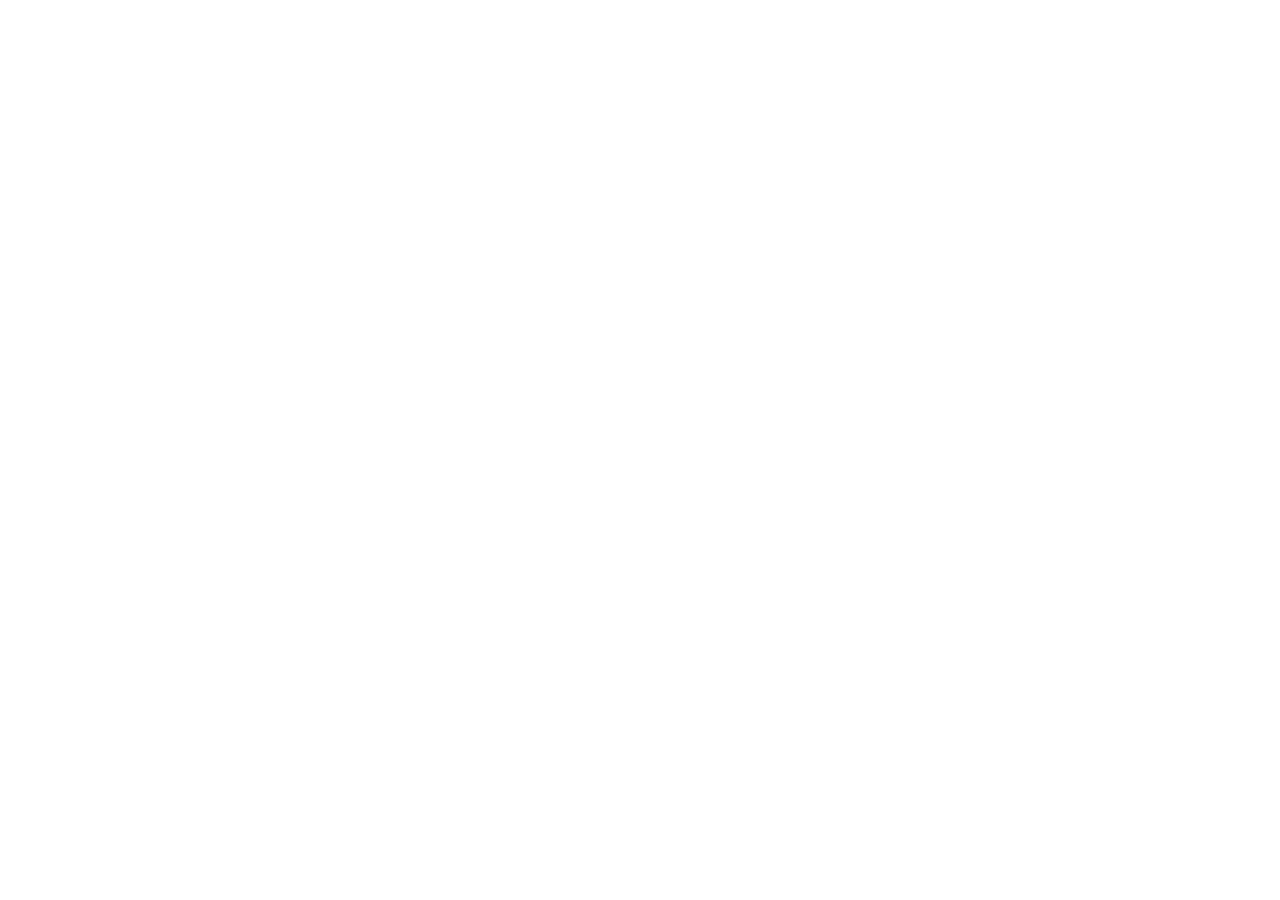
==== blog.html @ 3864dad0 "Adicionando pagina de blog" ====
<!DOCTYPE html>
<html lang="pt-br">
<head>
    <meta charset="UTF-8">
    <meta name="viewport" content="width=device-width, initial-scale=1.0">
    <title>Blog - Jornada Viagens</title>
</head>
<body>
    
</body>
</html>
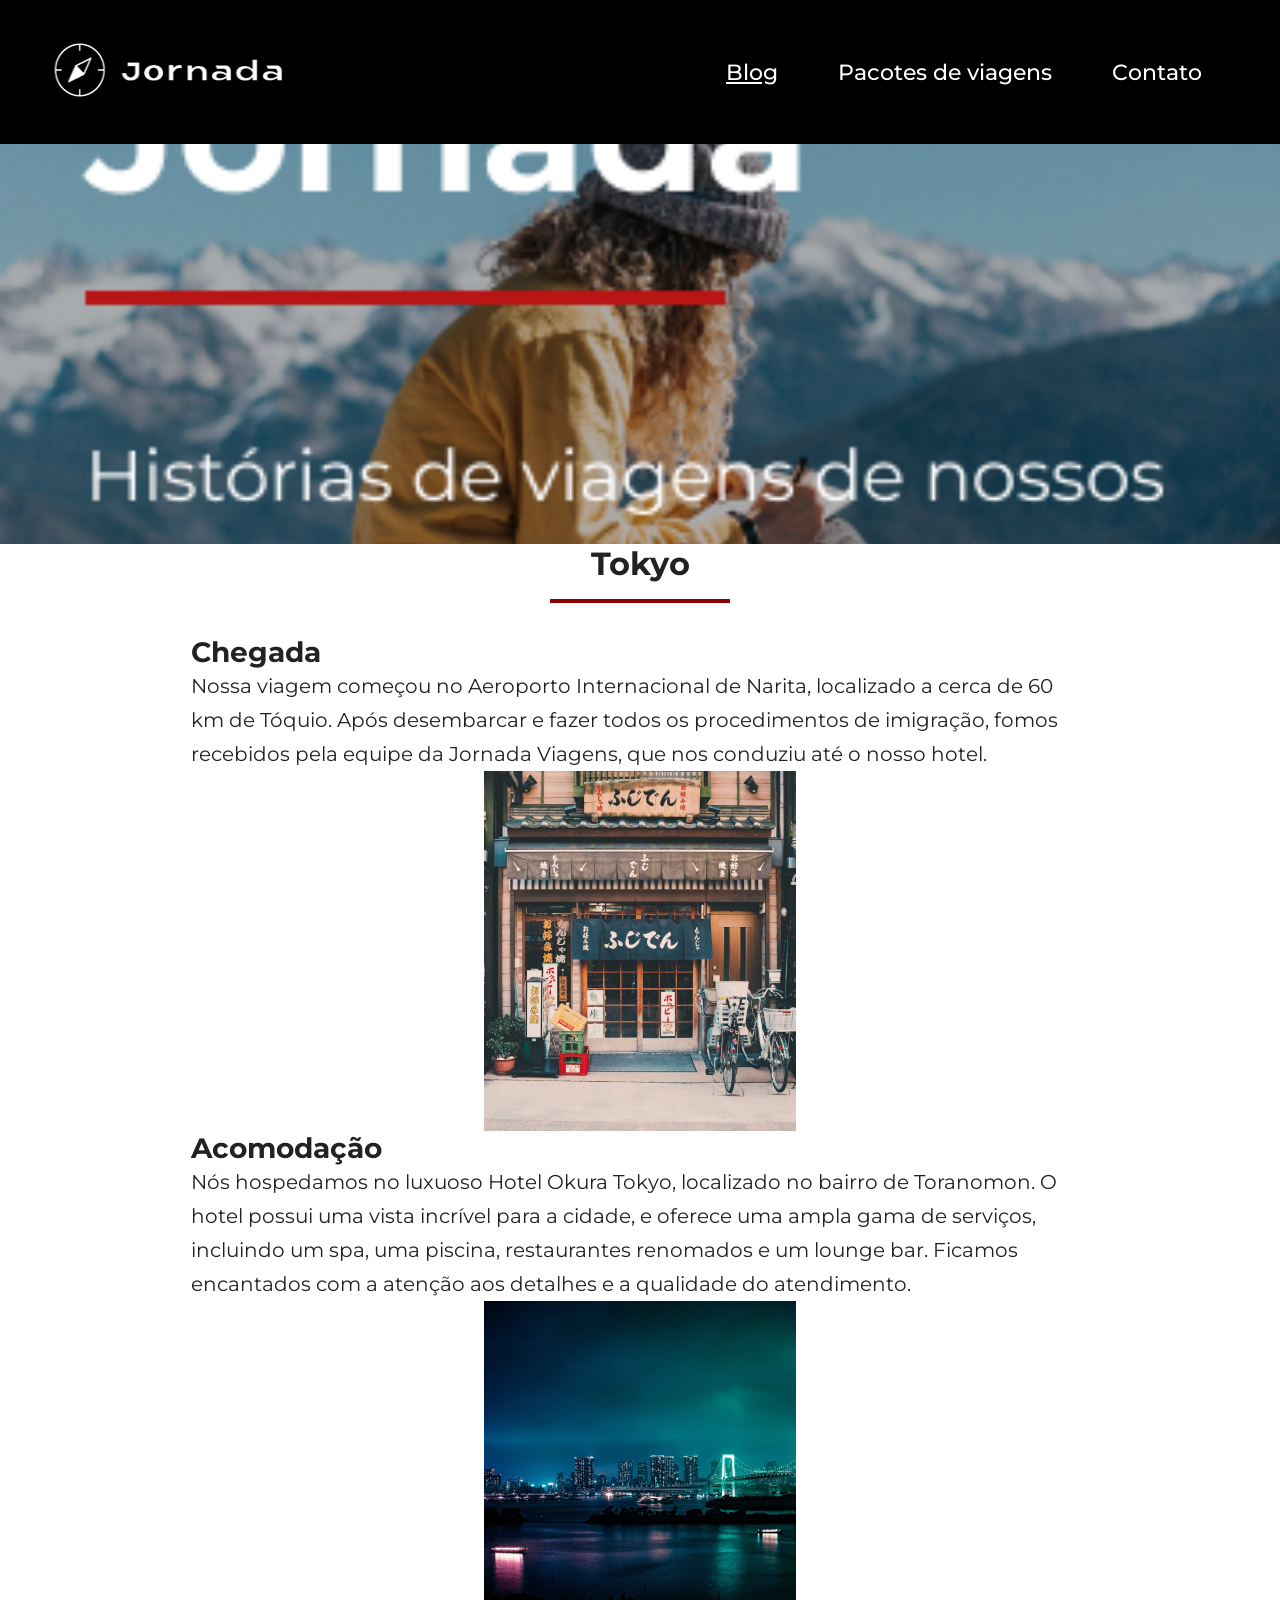
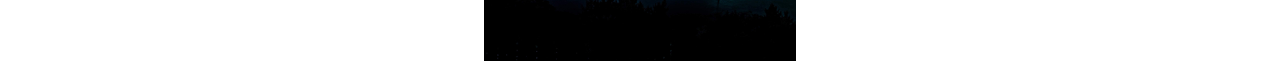
==== commit 3f3bb7fb: "Iniciando a secao de blog" ====
--- a/blog.html
+++ b/blog.html
@@ -1,11 +1,94 @@
-<!DOCTYPE html>
+<!doctype html>
 <html lang="pt-br">
-<head>
-    <meta charset="UTF-8">
-    <meta name="viewport" content="width=device-width, initial-scale=1.0">
+  <head>
+    <meta charset="UTF-8" />
+    <meta name="viewport" content="width=device-width, initial-scale=1.0" />
+    <link rel="stylesheet" href="./assets/css/style.css" />
+    <link rel="shortcut icon" href="./favico.svg" type="xml/svg" />
+    <meta
+      name="description"
+      content="Conheça o blog da nossa agência de viagens especializada em criar experiências inesquecíveis. Oferecemos pacotes personalizados, destinos exclusivos e atendimento excepcional para tornar sua jornada única e memorável."
+    />
     <title>Blog - Jornada Viagens</title>
-</head>
-<body>
-    
-</body>
-</html>+  </head>
+  <body>
+    <header class="main-header">
+      <a class="logo" href="./index.html" title="Voltar para a página inicial">
+        <img
+          class="logo-mobile"
+          src="./assets/img/bussola-jornada-branco.png"
+          alt="Bussola do logo Jornada Viagens"
+        />
+
+        <img
+          class="logo-desktop"
+          src="./assets/img/bussola-texto-jornada-branco.png"
+          alt="Logo Jornada Viagens na cor branca"
+        />
+      </a>
+
+      <div class="hamburguer">
+        <img src="./assets/img/menu.png" alt="Menu de navegação" />
+      </div>
+
+      <nav class="menu">
+        <ul>
+          <li>
+            <a
+              href="blog.html"
+              class="active"
+              target="_blank"
+              title="Acessar Blog"
+              >Blog</a
+            >
+          </li>
+          <li>
+            <a href="pacotes-de-viagens.html" title="Acessar Pacotes de viagens"
+              >Pacotes de viagens</a
+            >
+          </li>
+          <li><a href="contato.html" title="Acessar Contato">Contato</a></li>
+        </ul>
+      </nav>
+    </header>
+
+    <!--Início da seção de hero-->
+    <section class="blog hero">
+      <div class="hero-img">
+        <div class="hero-content"></div>
+      </div>
+    </section>
+    <!--Fim da seção de hero-->
+
+    <!--Início da seção de about country-->
+    <section class="about-coutry">
+      <div class="section-title">
+        <h2>Tokyo</h2>
+        <hr />
+      </div>
+
+      <div class="container">
+        <article class="blog-post">
+            <h3 class="content-title">Chegada</h3>
+            <p class="content-text">
+                Nossa viagem começou no Aeroporto Internacional de Narita, localizado a cerca de 60 km de Tóquio. Após desembarcar e fazer todos os procedimentos de imigração, fomos recebidos pela equipe da Jornada Viagens, que nos conduziu até o nosso hotel.
+            </p>
+
+            <div class="post-image tokyo-1"></div>
+        </article>
+
+        <article class="blog-post">
+            <h3 class="content-title">Acomodação</h3>
+            <p class="content-text">
+                Nós hospedamos no luxuoso Hotel Okura Tokyo, localizado no bairro de Toranomon. O hotel possui uma vista incrível para a cidade, e oferece uma ampla gama de serviços, incluindo um spa, uma piscina, restaurantes renomados e um lounge bar. Ficamos encantados com a atenção aos detalhes e a qualidade do atendimento.
+            </p>
+
+            <div class="post-image tokyo"></div>
+        </article>
+      </div>
+    </section>
+    <!--Fim da seção de about country-->
+
+    <script src="./menu_mobile.js"></script>
+  </body>
+</html>
--- a/assets/css/style.css
+++ b/assets/css/style.css
@@ -0,0 +1,11 @@
+@import url(./global.css);
+@import url(./header.css);
+@import url(./hero.css);
+@import url(./offers.css);
+@import url(./categories.css);
+@import url(./destinations.css);
+@import url(./payments.css);
+@import url(./testimonials.css);
+@import url(./footer.css);
+@import url(./contact.css);
+@import url(./blog.css);
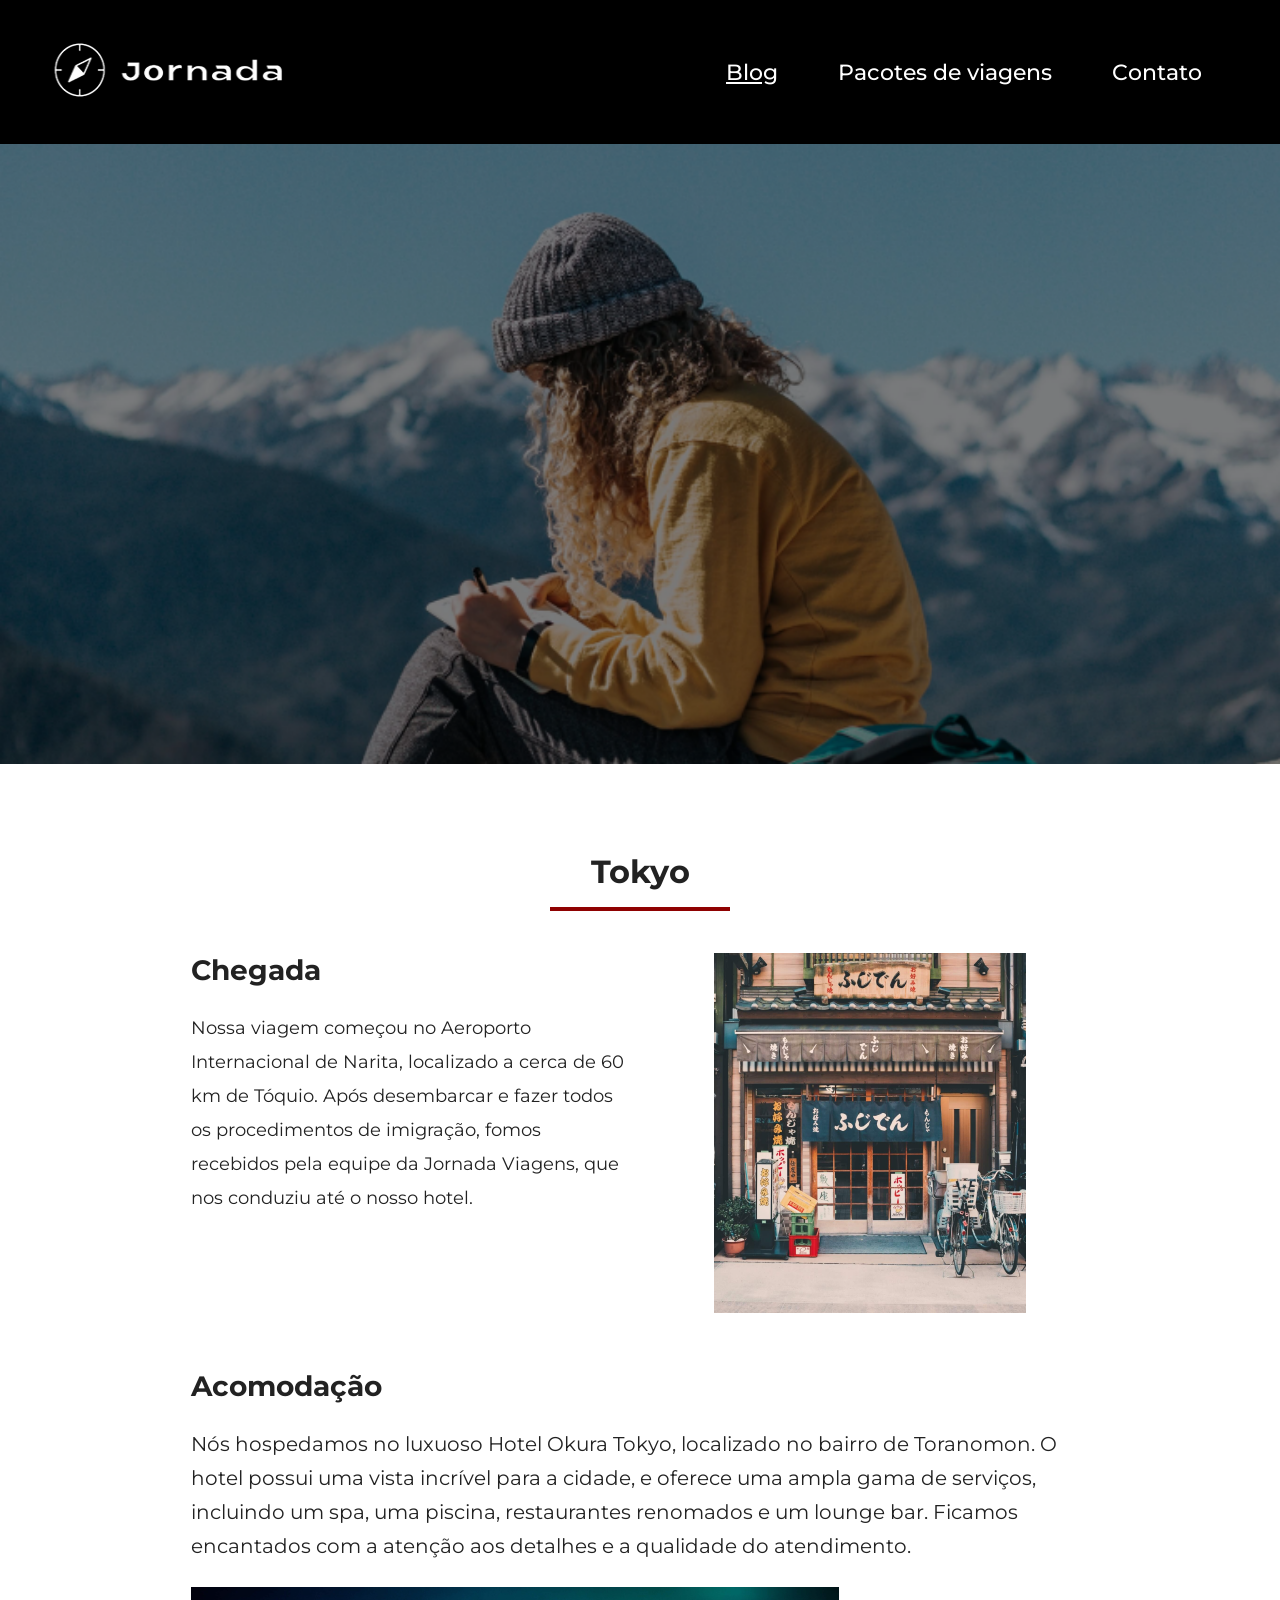
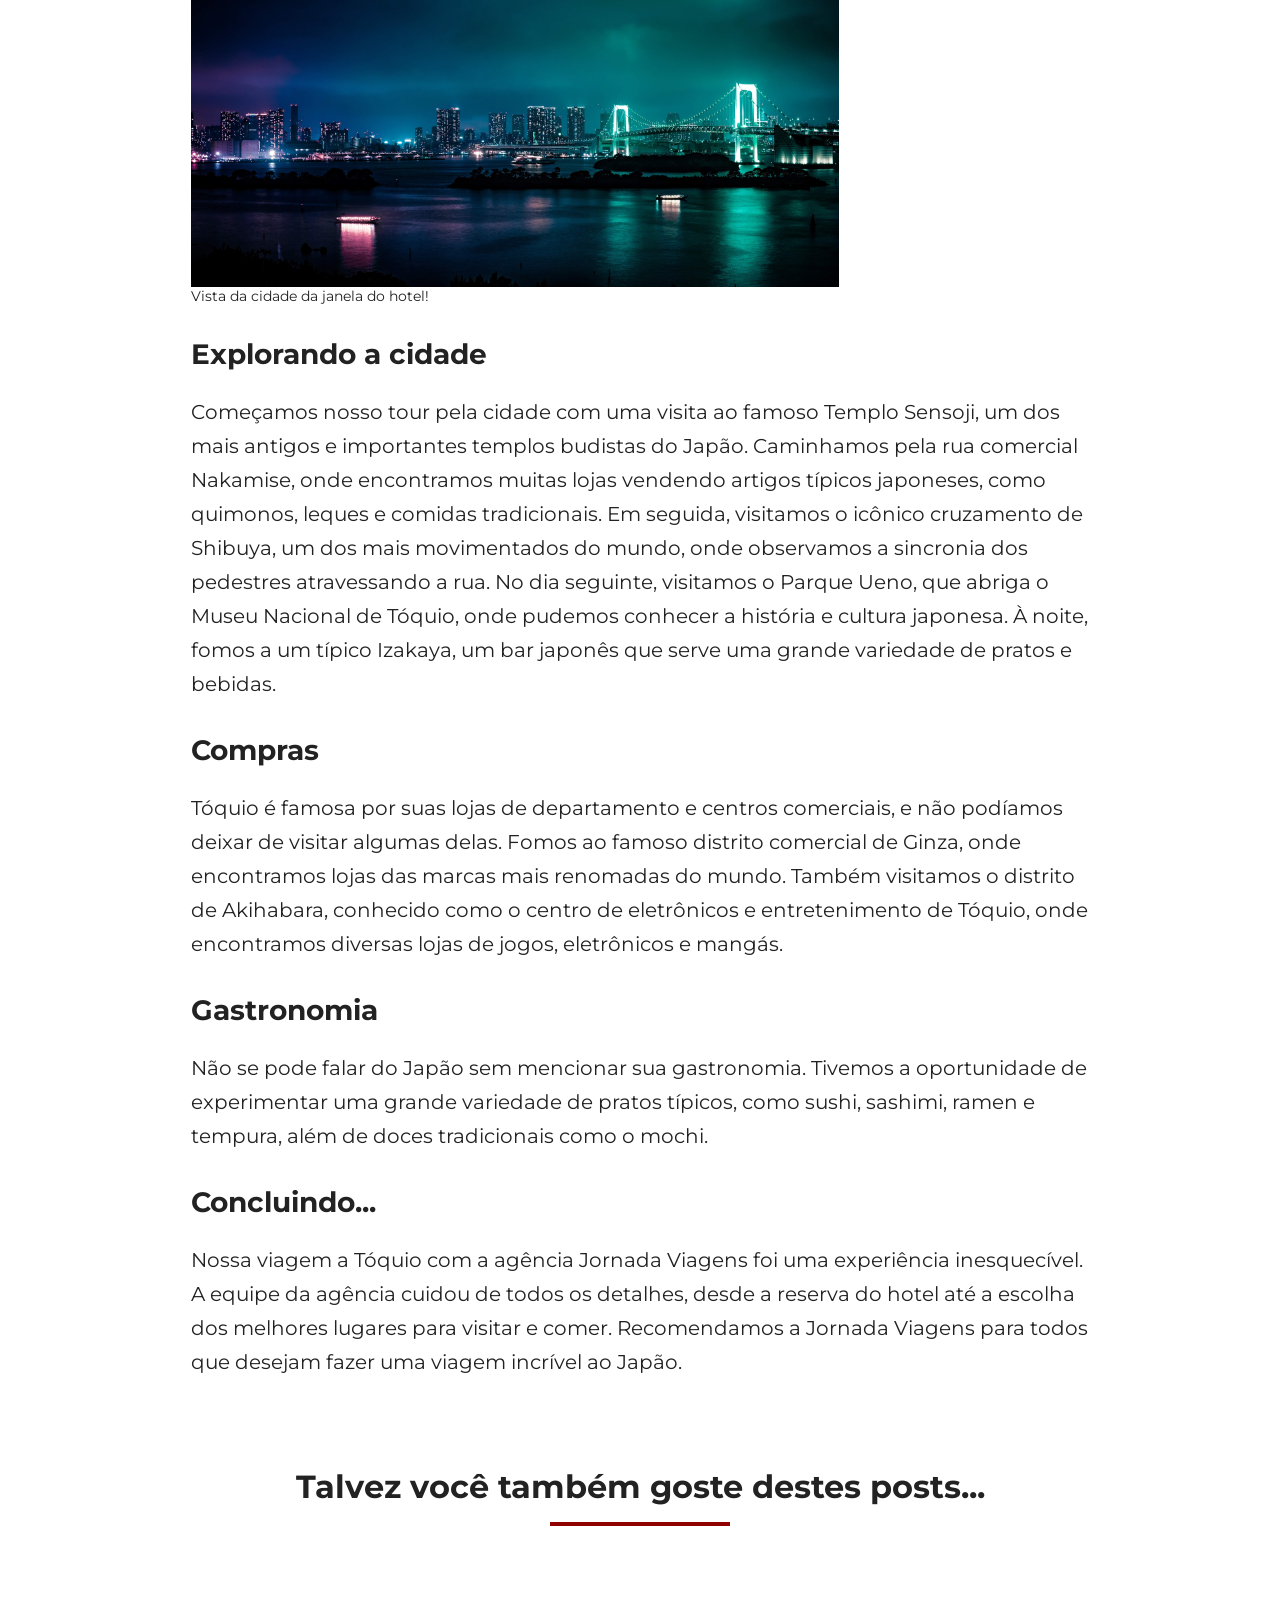
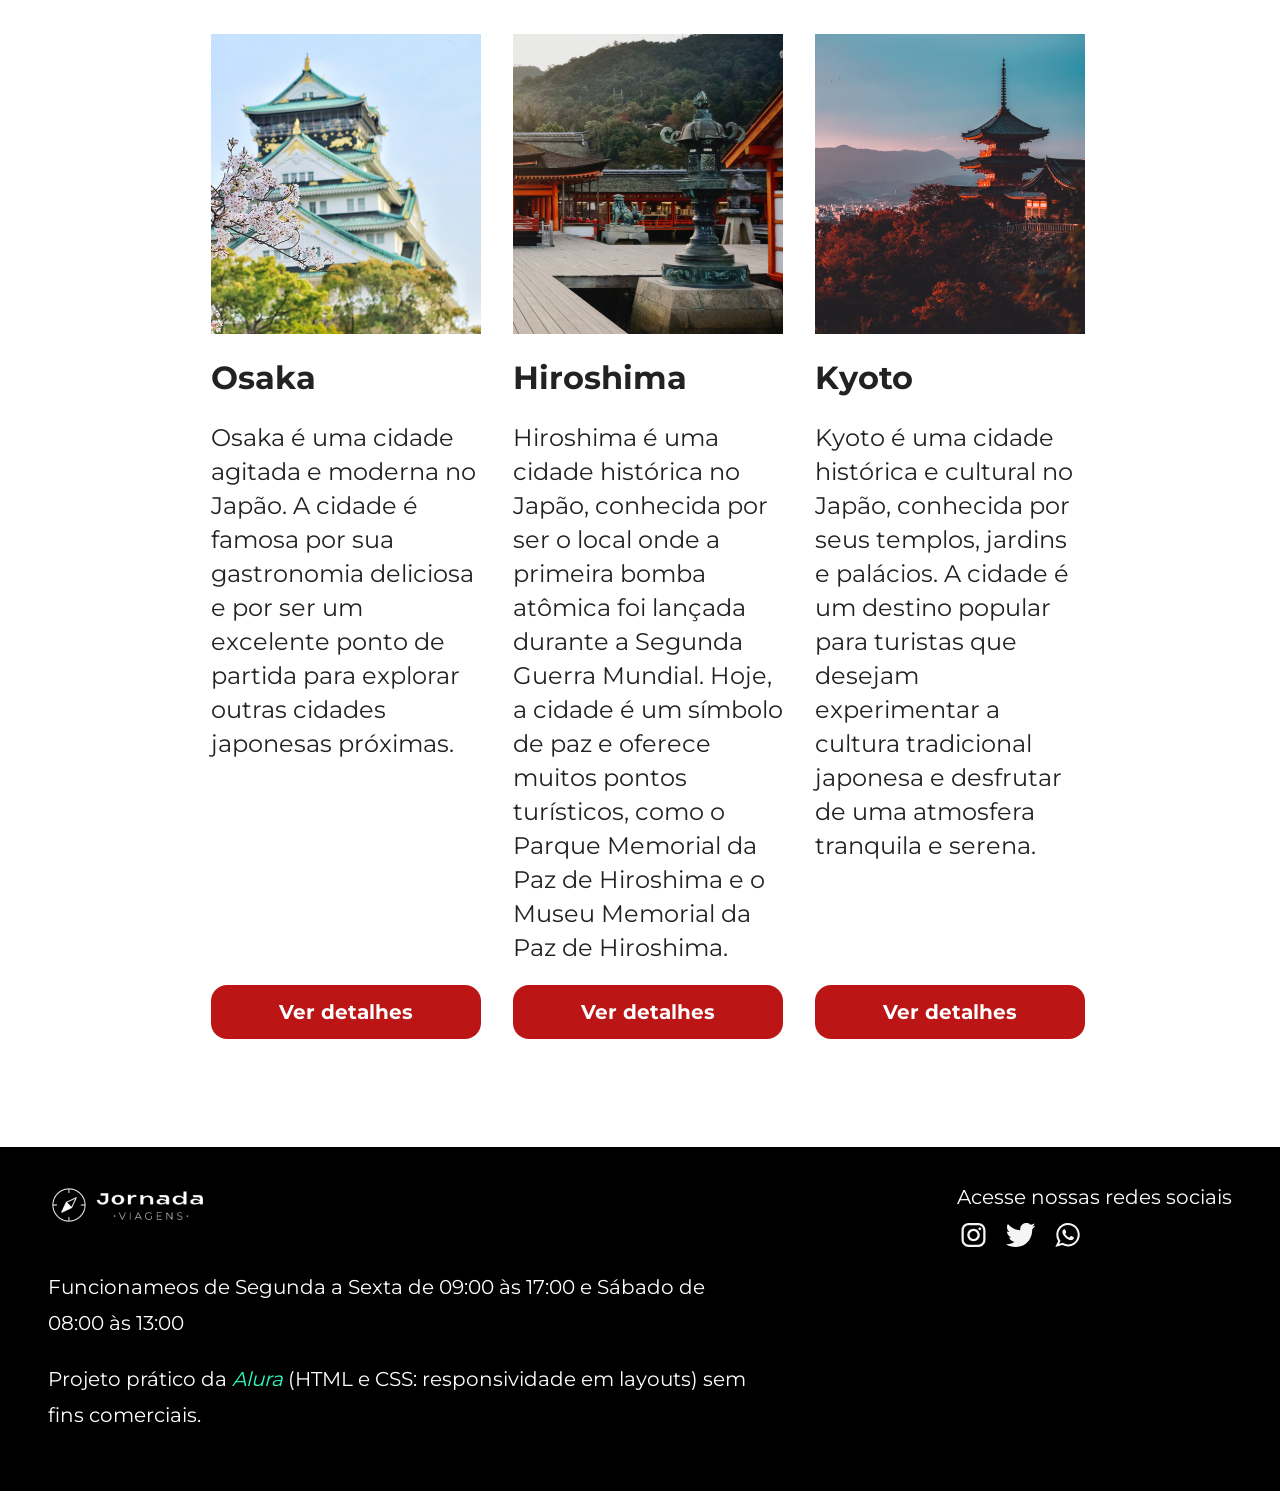
==== commit 9d8f3865: "Finalizando estrutura completa da pagina de blog" ====
--- a/blog.html
+++ b/blog.html
@@ -34,13 +34,7 @@
       <nav class="menu">
         <ul>
           <li>
-            <a
-              href="blog.html"
-              class="active"
-              target="_blank"
-              title="Acessar Blog"
-              >Blog</a
-            >
+            <a href="blog.html" class="active" title="Acessar Blog">Blog</a>
           </li>
           <li>
             <a href="pacotes-de-viagens.html" title="Acessar Pacotes de viagens"
@@ -68,27 +62,177 @@
       </div>
 
       <div class="container">
-        <article class="blog-post">
+        <article class="blog-post col-2">
+          <div class="wrapper">
             <h3 class="content-title">Chegada</h3>
             <p class="content-text">
-                Nossa viagem começou no Aeroporto Internacional de Narita, localizado a cerca de 60 km de Tóquio. Após desembarcar e fazer todos os procedimentos de imigração, fomos recebidos pela equipe da Jornada Viagens, que nos conduziu até o nosso hotel.
+              Nossa viagem começou no Aeroporto Internacional de Narita,
+              localizado a cerca de 60 km de Tóquio. Após desembarcar e fazer
+              todos os procedimentos de imigração, fomos recebidos pela equipe da
+              Jornada Viagens, que nos conduziu até o nosso hotel.
             </p>
-
-            <div class="post-image tokyo-1"></div>
+          </div>
+
+          <div class="post-image colspan-2 tokyo-1"></div>
         </article>
 
         <article class="blog-post">
-            <h3 class="content-title">Acomodação</h3>
-            <p class="content-text">
-                Nós hospedamos no luxuoso Hotel Okura Tokyo, localizado no bairro de Toranomon. O hotel possui uma vista incrível para a cidade, e oferece uma ampla gama de serviços, incluindo um spa, uma piscina, restaurantes renomados e um lounge bar. Ficamos encantados com a atenção aos detalhes e a qualidade do atendimento.
-            </p>
-
+          <h3 class="content-title">Acomodação</h3>
+          <p class="content-text">
+            Nós hospedamos no luxuoso Hotel Okura Tokyo, localizado no bairro de
+            Toranomon. O hotel possui uma vista incrível para a cidade, e
+            oferece uma ampla gama de serviços, incluindo um spa, uma piscina,
+            restaurantes renomados e um lounge bar. Ficamos encantados com a
+            atenção aos detalhes e a qualidade do atendimento.
+          </p>
+
+          <figure>
             <div class="post-image tokyo"></div>
+            <figcaption>Vista da cidade da janela do hotel!</figcaption>
+          </figure>
+        </article>
+
+        <article>
+          <h3 class="content-title">Explorando a cidade</h3>
+          <p class="content-text">
+            Começamos nosso tour pela cidade com uma visita ao famoso Templo
+            Sensoji, um dos mais antigos e importantes templos budistas do
+            Japão. Caminhamos pela rua comercial Nakamise, onde encontramos
+            muitas lojas vendendo artigos típicos japoneses, como quimonos,
+            leques e comidas tradicionais. Em seguida, visitamos o icônico
+            cruzamento de Shibuya, um dos mais movimentados do mundo, onde
+            observamos a sincronia dos pedestres atravessando a rua. No dia
+            seguinte, visitamos o Parque Ueno, que abriga o Museu Nacional de
+            Tóquio, onde pudemos conhecer a história e cultura japonesa. À
+            noite, fomos a um típico Izakaya, um bar japonês que serve uma
+            grande variedade de pratos e bebidas.
+          </p>
+        </article>
+
+        <article>
+          <h3 class="content-title">Compras</h3>
+          <p class="content-text">
+            Tóquio é famosa por suas lojas de departamento e centros comerciais,
+            e não podíamos deixar de visitar algumas delas. Fomos ao famoso
+            distrito comercial de Ginza, onde encontramos lojas das marcas mais
+            renomadas do mundo. Também visitamos o distrito de Akihabara,
+            conhecido como o centro de eletrônicos e entretenimento de Tóquio,
+            onde encontramos diversas lojas de jogos, eletrônicos e mangás.
+          </p>
+        </article>
+
+        <article>
+          <h3 class="content-title">Gastronomia</h3>
+          <p class="content-text">
+            Não se pode falar do Japão sem mencionar sua gastronomia. Tivemos a
+            oportunidade de experimentar uma grande variedade de pratos típicos,
+            como sushi, sashimi, ramen e tempura, além de doces tradicionais
+            como o mochi.
+          </p>
+        </article>
+
+        <article>
+          <h3 class="content-title">Concluindo...</h3>
+          <p class="content-text">
+            Nossa viagem a Tóquio com a agência Jornada Viagens foi uma experiência inesquecível. A equipe da agência cuidou de todos os detalhes, desde a reserva do hotel até a escolha dos melhores lugares para visitar e comer. Recomendamos a Jornada Viagens para todos que desejam fazer uma viagem incrível ao Japão.
+          </p>
         </article>
       </div>
     </section>
     <!--Fim da seção de about country-->
 
+    <!--Início da seção de destinos-->
+    <section class="destinations">
+      <div class="container">
+        <div class="section-title">
+          <h2>Talvez você também goste destes posts...</h2>
+          <hr />
+        </div>
+
+        <div class="destinations-items">
+          <article class="blog item">
+            <header>
+              <div class="img-item osaka"></div>
+              <h3 class="content-title">Osaka</h3>
+            </header>
+            <footer>
+              <p class="content-text">
+                Osaka é uma cidade agitada e moderna no Japão. A cidade é famosa por
+                sua gastronomia deliciosa e por ser um excelente ponto de partida
+                para explorar outras cidades japonesas próximas.
+              </p>
+
+            
+              <a href="#" class="button">Ver detalhes</a>
+            </footer>
+          </article>
+
+          <article class="blog item">
+            <header>
+              <div class="img-item hiroshima"></div>
+              <h3 class="content-title">Hiroshima</h3>
+            </header>
+            <footer>
+              <p class="content-text">
+                Hiroshima é uma cidade histórica no Japão, conhecida por ser o
+                local onde a primeira bomba atômica foi lançada durante a Segunda
+                Guerra Mundial. Hoje, a cidade é um símbolo de paz e oferece
+                muitos pontos turísticos, como o Parque Memorial da Paz de
+                Hiroshima e o Museu Memorial da Paz de Hiroshima.
+              </p>
+
+            
+              <a href="#" class="button">Ver detalhes</a>
+            </footer>
+          </article>
+
+          <article class="blog item">
+            <header>
+              <div class="img-item kyoto"></div>
+              <h3 class="content-title">Kyoto</h3>
+            </header>
+            <footer>
+              <p class="content-text">
+                Kyoto é uma cidade histórica e cultural no Japão, conhecida por seus
+                templos, jardins e palácios. A cidade é um destino popular para
+                turistas que desejam experimentar a cultura tradicional japonesa e
+                desfrutar de uma atmosfera tranquila e serena.
+              </p>
+
+            
+              <a href="#" class="button">Ver detalhes</a>
+            </footer>
+          </article>
+        </div>
+      </div>
+    </section>
+    <!--Fim da seção de destinos-->
+
+    <!--Início do footer-->
+    <footer>
+      <div class="footer-content">
+        <div class="footer-content-wrapper">
+          <a href="./index.html"><img src="./assets/img/logo-footer.png" alt="Logo Jornada viagem" title="Voltar para a página inicial"></a>
+          
+          <p>Funcionameos de Segunda a Sexta de 09:00 às 17:00 e Sábado de 08:00 às 13:00</p>
+          <p>Projeto prático da <a href="https://www.alura.com.br" target="_blank" rel="noopener noreferrer">Alura</a> (HTML e CSS: responsividade em layouts) sem fins comerciais.</p>
+        </div>
+        
+        <div class="social-media" rel="noopener noreferrer">
+          <p>Acesse nossas redes sociais</p>
+          <a href="#" target="_blank">
+            <img src="./assets/img/icone-instagram.svg" alt="Ícone do Instagram" title="Acesse o Instagram da Jornada Viagem">
+          </a>
+          <a href="#" target="_blank" rel="noopener noreferrer">
+            <img src="./assets/img/icone-twitter.svg" alt="Ícone do twitter" title="Acesse o twitter da Jornada Viagem">
+          </a>
+          <a href="#" target="_blank" rel="noopener noreferrer">
+            <img src="./assets/img/icone-whatsapp.svg" alt="Ícone do WhatsApp" title="Acesse o WhatsApp da Jornada Viagem">
+          </a>
+        </div>
+      </div>
+    </footer>
+    <!--Fim do footer-->
     <script src="./menu_mobile.js"></script>
   </body>
 </html>
